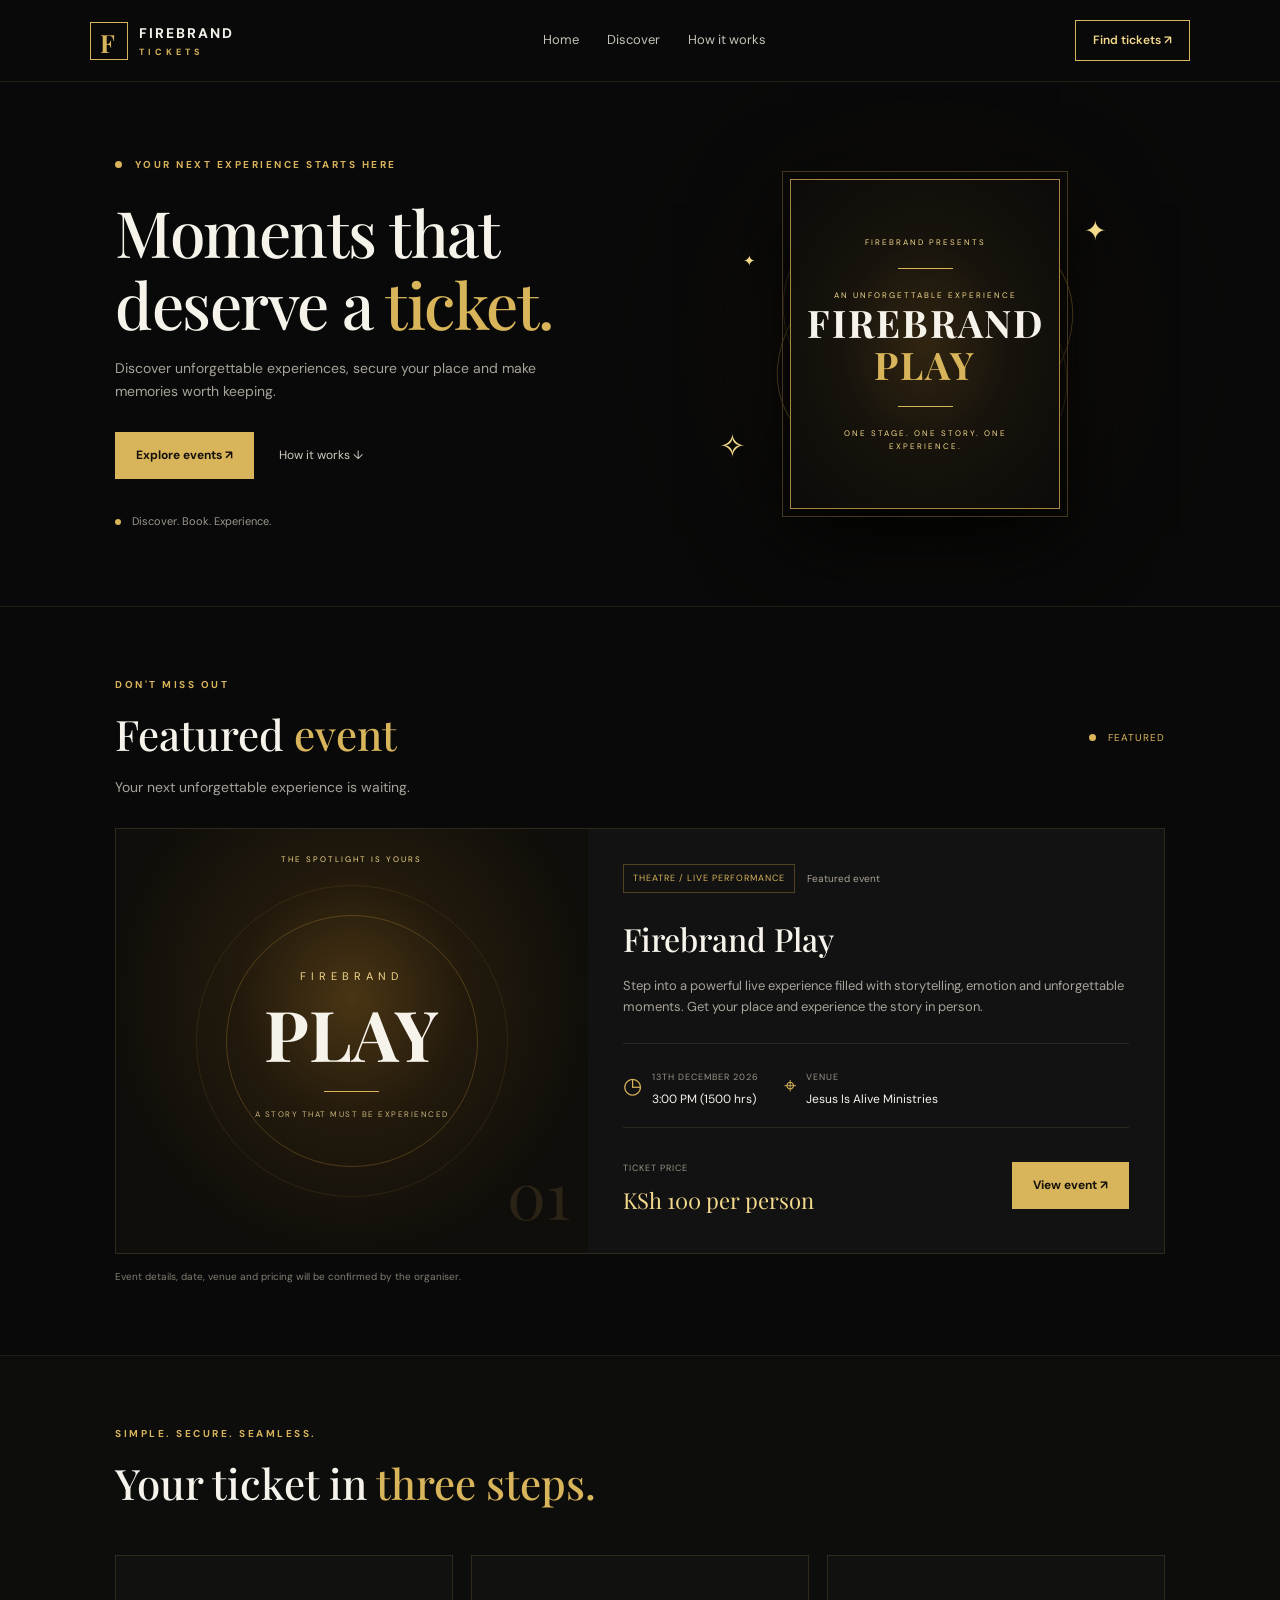
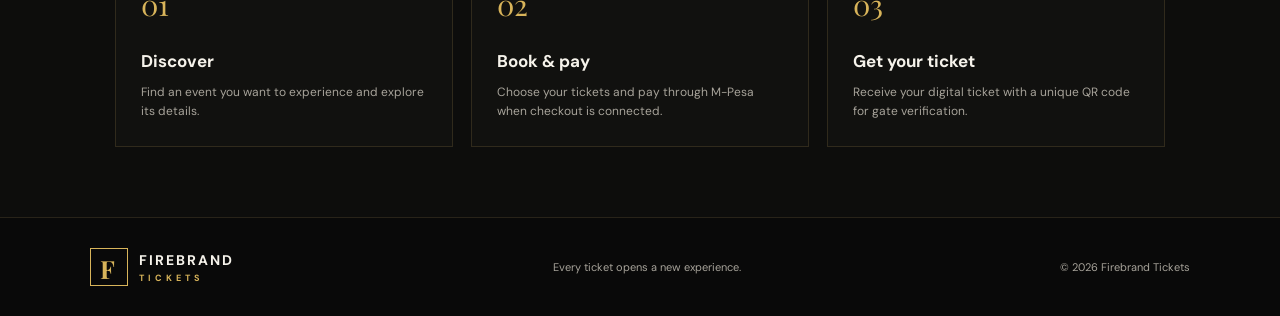
==== Frontend/index.html @ 7013e382 "Rename homepage to lowercase index.html" ====
<!DOCTYPE html>
<html lang="en">
<head>
  <meta charset="UTF-8">
  <meta name="viewport" content="width=device-width, initial-scale=1.0">
  <meta name="description" content="Discover events and book your tickets with Firebrand Tickets.">
  <title>Firebrand Tickets | Experiences Worth Remembering</title>
  <link rel="stylesheet" href="style.css">
  <script src="script.js" defer></script>
</head>
<body>

  <header class="site-header">
    <a class="brand" href="index.html">
      <span class="brand-mark">F</span>
      <span>FIREBRAND <small>TICKETS</small></span>
    </a>

    <nav>
      <a href="#home">Home</a>
      <a href="#featured">Discover</a>
      <a href="#how-it-works">How it works</a>
    </nav>

    <a class="header-button" href="#featured">Find tickets ↗</a>
  </header>

  <main>
    <section class="hero" id="home">
      <div class="hero-content">
        <p class="eyebrow"><span></span> YOUR NEXT EXPERIENCE STARTS HERE</p>

        <h1>Moments that<br>deserve a <span>ticket.</span></h1>

        <p class="hero-description">
          Discover unforgettable experiences, secure your place
          and make memories worth keeping.
        </p>

        <div class="hero-actions">
          <a class="primary-button" href="#featured">Explore events ↗</a>
          <a class="text-button" href="#how-it-works">How it works ↓</a>
        </div>

        <div class="hero-note">
          <span class="gold-dot"></span>
          Discover. Book. Experience.
        </div>
      </div>

      <div class="hero-art" aria-label="Featured Firebrand Play event">
        <div class="art-glow"></div>
        <div class="art-orbit orbit-one"></div>
        <div class="art-orbit orbit-two"></div>

        <div class="hero-poster">
          <p class="poster-top">FIREBRAND PRESENTS</p>
          <div class="poster-line"></div>
          <p class="poster-small">AN UNFORGETTABLE EXPERIENCE</p>
          <h2>FIREBRAND<br><span>PLAY</span></h2>
          <div class="poster-line"></div>
          <p class="poster-bottom">ONE STAGE. ONE STORY. ONE EXPERIENCE.</p>
        </div>

        <span class="floating-star star-one">✦</span>
        <span class="floating-star star-two">✧</span>
        <span class="floating-star star-three">✦</span>
      </div>
    </section>

    <section class="featured-section" id="featured">
      <div class="section-heading">
        <div>
          <p class="eyebrow">DON'T MISS OUT</p>
          <h2>Featured <span>event</span></h2>
          <p class="section-description">
            Your next unforgettable experience is waiting.
          </p>
        </div>
        <span class="live-label"><span></span> FEATURED</span>
      </div>

      <article class="event-card">
        <div class="event-cover">
          <span class="cover-label">THE SPOTLIGHT IS YOURS</span>
          <div class="cover-title">
            <span>FIREBRAND</span>
            <h3>PLAY</h3>
            <span class="cover-rule"></span>
            <p>A STORY THAT MUST BE EXPERIENCED</p>
          </div>
          <span class="cover-number">01</span>
        </div>

        <div class="event-information">
          <div class="event-meta">
            <span class="event-tag">THEATRE / LIVE PERFORMANCE</span>
            <span class="availability">Featured event</span>
          </div>

          <h3>Firebrand Play</h3>

          <p class="event-description">
            Step into a powerful live experience filled with
            storytelling, emotion and unforgettable moments.
            Get your place and experience the story in person.
          </p>

          <div class="event-facts">
            <div>
              <span class="fact-icon">◷</span>
              <div>
                <small>13TH DECEMBER 2026</small>
                <p>3:00 PM (1500 hrs)</p>
              </div>
            </div>
            <div>
              <span class="fact-icon">⌖</span>
              <div>
                <small>VENUE</small>
                <p>Jesus Is Alive Ministries</p>
              </div>
            </div>
          </div>

          <div class="event-card-footer">
            <div>
              <small>TICKET PRICE</small>
              <p class="price">KSh 100 per person</p>
            </div>
            <a class="primary-button" href="event.html">View event ↗</a>
          </div>
        </div>
      </article>

      <p class="demo-disclaimer">
        Event details, date, venue and pricing will be confirmed by the organiser.
      </p>
    </section>

    <section class="how-section" id="how-it-works">
      <div class="section-heading">
        <div>
          <p class="eyebrow">SIMPLE. SECURE. SEAMLESS.</p>
          <h2>Your ticket in <span>three steps.</span></h2>
        </div>
      </div>

      <div class="steps-grid">
        <article class="step-card">
          <span class="step-number">01</span>
          <h3>Discover</h3>
          <p>Find an event you want to experience and explore its details.</p>
        </article>

        <article class="step-card">
          <span class="step-number">02</span>
          <h3>Book & pay</h3>
          <p>Choose your tickets and pay through M-Pesa when checkout is connected.</p>
        </article>

        <article class="step-card">
          <span class="step-number">03</span>
          <h3>Get your ticket</h3>
          <p>Receive your digital ticket with a unique QR code for gate verification.</p>
        </article>
      </div>
    </section>
  </main>

  <footer class="site-footer">
    <a class="brand" href="#home">
      <span class="brand-mark">F</span>
      <span>FIREBRAND <small>TICKETS</small></span>
    </a>
    <p>Every ticket opens a new experience.</p>
    <span>© 2026 Firebrand Tickets</span>
  </footer>

</body>
</html>
---- Frontend/style.css ----
@import url('https://fonts.googleapis.com/css2?family=DM+Sans:wght@400;500;600;700&family=Playfair+Display:wght@500;600;700&display=swap');

:root {
  --background: #090909;
  --surface: #121212;
  --surface-light: #1a1916;
  --gold: #d8b45a;
  --gold-light: #f3d98b;
  --text: #f6f3eb;
  --muted: #a7a39a;
  --border: #302a1c;
}

* {
  box-sizing: border-box;
  margin: 0;
  padding: 0;
}

html {
  scroll-behavior: smooth;
}

body {
  background: var(--background);
  color: var(--text);
  font-family: 'DM Sans', Arial, sans-serif;
  line-height: 1.6;
}

a {
  color: inherit;
  text-decoration: none;
}

.site-header {
  min-height: 82px;
  padding: 18px 7%;
  display: flex;
  align-items: center;
  justify-content: space-between;
  gap: 24px;
  border-bottom: 1px solid #242018;
}

.brand {
  display: inline-flex;
  align-items: center;
  gap: 11px;
  font-size: 14px;
  font-weight: 700;
  letter-spacing: 2px;
}

.brand-mark {
  display: grid;
  place-items: center;
  width: 38px;
  height: 38px;
  border: 1px solid var(--gold);
  color: var(--gold);
  font-family: 'Playfair Display', Georgia, serif;
  font-size: 25px;
}

.brand small {
  display: block;
  color: var(--gold);
  font-size: 9px;
  letter-spacing: 4px;
}

.site-header nav {
  display: flex;
  gap: 28px;
  color: #c5c1b8;
  font-size: 13px;
}

.site-header nav a:hover,
.text-button:hover {
  color: var(--gold-light);
}

.header-button {
  border: 1px solid var(--gold);
  padding: 10px 17px;
  color: var(--gold-light);
  font-size: 12px;
  font-weight: 600;
}

.hero {
  min-height: 520px;
  padding: 75px 9%;
  display: grid;
  grid-template-columns: 1.05fr 0.95fr;
  align-items: center;
  gap: 40px;
  overflow: hidden;
}

.eyebrow {
  color: var(--gold);
  font-size: 10px;
  font-weight: 700;
  letter-spacing: 2.5px;
}

.hero .eyebrow span,
.live-label span {
  display: inline-block;
  width: 7px;
  height: 7px;
  margin-right: 8px;
  border-radius: 50%;
  background: var(--gold);
}

.hero h1 {
  margin: 23px 0 18px;
  font-family: 'Playfair Display', Georgia, serif;
  font-size: clamp(42px, 5vw, 68px);
  font-weight: 500;
  line-height: 1.12;
  letter-spacing: -1.5px;
}

.hero h1 span,
.section-heading h2 span {
  color: var(--gold);
}

.hero-description,
.section-description {
  max-width: 430px;
  color: var(--muted);
  font-size: 14px;
}

.hero-actions {
  display: flex;
  align-items: center;
  flex-wrap: wrap;
  gap: 25px;
  margin-top: 30px;
}

.primary-button {
  display: inline-flex;
  align-items: center;
  justify-content: center;
  padding: 13px 20px;
  border: 1px solid var(--gold);
  background: var(--gold);
  color: #15110a;
  font-size: 12px;
  font-weight: 700;
  transition: background 0.2s, transform 0.2s;
}

.primary-button:hover {
  background: var(--gold-light);
  transform: translateY(-2px);
}

.text-button {
  color: #d1ccc0;
  font-size: 12px;
}

.hero-note {
  margin-top: 34px;
  color: #9c978c;
  font-size: 11px;
}

.gold-dot {
  display: inline-block;
  width: 6px;
  height: 6px;
  margin-right: 8px;
  border-radius: 50%;
  background: var(--gold);
}

.hero-art {
  position: relative;
  min-height: 365px;
  display: grid;
  place-items: center;
}

.art-glow {
  position: absolute;
  width: 260px;
  height: 260px;
  border-radius: 50%;
  background: #6d5015;
  filter: blur(100px);
  opacity: 0.2;
}

.art-orbit {
  position: absolute;
  width: 310px;
  height: 310px;
  border: 1px solid #6b5424;
  border-radius: 50%;
  transform: rotate(-25deg) scaleY(0.72);
}

.orbit-two {
  transform: rotate(35deg) scaleY(0.72);
  border-color: #45391e;
}

.hero-poster {
  position: relative;
  z-index: 1;
  width: min(270px, 80%);
  min-height: 330px;
  padding: 27px 20px;
  display: flex;
  flex-direction: column;
  align-items: center;
  justify-content: center;
  text-align: center;
  border: 1px solid #a7873f;
  outline: 1px solid #44371e;
  outline-offset: 7px;
  background:
    radial-gradient(ellipse at center, #312511 0%, #17130c 45%, #0c0b09 100%);
  box-shadow: 0 25px 80px #000;
}

.poster-top,
.poster-small,
.poster-bottom {
  color: var(--gold-light);
  font-size: 8px;
  letter-spacing: 2px;
}

.poster-line {
  width: 55px;
  height: 1px;
  margin: 20px 0;
  background: var(--gold);
}

.hero-poster h2 {
  font-family: 'Playfair Display', Georgia, serif;
  font-size: 38px;
  line-height: 1.1;
  letter-spacing: 2px;
}

.hero-poster h2 span {
  color: var(--gold);
}

.floating-star {
  position: absolute;
  z-index: 2;
  color: var(--gold-light);
}

.star-one {
  top: 13%;
  right: 12%;
  font-size: 27px;
}

.star-two {
  bottom: 15%;
  left: 7%;
  font-size: 32px;
}

.star-three {
  top: 24%;
  left: 12%;
  font-size: 15px;
}

.featured-section,
.how-section {
  padding: 70px 9%;
  border-top: 1px solid #211d15;
}

.section-heading {
  display: flex;
  align-items: center;
  justify-content: space-between;
  gap: 20px;
  margin-bottom: 30px;
}

.section-heading h2 {
  margin: 8px 0;
  font-family: 'Playfair Display', Georgia, serif;
  font-size: clamp(29px, 4vw, 42px);
  font-weight: 500;
}

.live-label {
  color: var(--gold);
  font-size: 10px;
  letter-spacing: 1px;
}

.event-card {
  display: grid;
  grid-template-columns: 0.9fr 1.1fr;
  overflow: hidden;
  border: 1px solid var(--border);
  background: var(--surface);
}

.event-cover {
  position: relative;
  min-height: 370px;
  padding: 25px;
  display: flex;
  flex-direction: column;
  align-items: center;
  justify-content: center;
  overflow: hidden;
  text-align: center;
  background:
    radial-gradient(ellipse at 50% 40%, #4a3514 0%, #21190c 35%, #100e0a 72%);
}

.event-cover::before,
.event-cover::after {
  position: absolute;
  content: "";
  width: 250px;
  height: 250px;
  border: 1px solid #8c6b2c;
  border-radius: 50%;
  opacity: 0.45;
}

.event-cover::after {
  width: 310px;
  height: 310px;
  opacity: 0.2;
}

.cover-label {
  position: absolute;
  top: 24px;
  color: var(--gold-light);
  font-size: 8px;
  letter-spacing: 2px;
}

.cover-title {
  position: relative;
  z-index: 1;
}

.cover-title > span {
  color: var(--gold-light);
  font-size: 11px;
  letter-spacing: 5px;
}

.cover-title h3 {
  margin: 4px 0;
  font-family: 'Playfair Display', Georgia, serif;
  font-size: clamp(48px, 6vw, 70px);
  line-height: 1.2;
}

.cover-rule {
  display: block;
  width: 55px;
  height: 1px;
  margin: 16px auto;
  background: var(--gold);
}

.cover-title p {
  color: #c9b57f;
  font-size: 8px;
  letter-spacing: 1.5px;
}

.cover-number {
  position: absolute;
  right: 18px;
  bottom: 8px;
  color: #c3a05b;
  font-family: 'Playfair Display', Georgia, serif;
  font-size: 65px;
  opacity: 0.15;
}

.event-information {
  padding: 35px;
}

.event-meta {
  display: flex;
  align-items: center;
  flex-wrap: wrap;
  gap: 12px;
}

.event-tag {
  padding: 6px 9px;
  border: 1px solid #514122;
  color: var(--gold);
  font-size: 9px;
  letter-spacing: 1px;
}

.availability {
  color: #aaa397;
  font-size: 10px;
}

.event-information > h3 {
  margin-top: 20px;
  font-family: 'Playfair Display', Georgia, serif;
  font-size: 32px;
  font-weight: 500;
}

.event-description {
  margin-top: 12px;
  color: var(--muted);
  font-size: 13px;
}

.event-facts {
  display: flex;
  flex-wrap: wrap;
  gap: 25px;
  margin: 25px 0;
  padding: 18px 0;
  border-top: 1px solid #2a261e;
  border-bottom: 1px solid #2a261e;
}

.event-facts > div {
  display: flex;
  align-items: center;
  gap: 10px;
}

.fact-icon {
  color: var(--gold);
  font-size: 22px;
}

.event-facts small,
.event-card-footer small {
  color: #999387;
  font-size: 9px;
  letter-spacing: 1px;
}

.event-facts p {
  margin-top: 3px;
  font-size: 12px;
}

.event-card-footer {
  display: flex;
  align-items: center;
  justify-content: space-between;
  flex-wrap: wrap;
  gap: 15px;
}

.price {
  margin-top: 4px;
  color: var(--gold-light);
  font-family: 'Playfair Display', Georgia, serif;
  font-size: 22px;
}

.demo-disclaimer {
  margin-top: 15px;
  color: #827d72;
  font-size: 10px;
}

.how-section {
  background: #0d0d0c;
}

.steps-grid {
  display: grid;
  grid-template-columns: repeat(3, 1fr);
  gap: 18px;
  margin-top: 28px;
}

.step-card {
  padding: 25px;
  border: 1px solid #302a1c;
  background: #11110f;
}

.step-number {
  color: var(--gold);
  font-family: 'Playfair Display', Georgia, serif;
  font-size: 29px;
}

.step-card h3 {
  margin-top: 20px;
  font-size: 17px;
}

.step-card p {
  margin-top: 8px;
  color: var(--muted);
  font-size: 12px;
}

.site-footer {
  padding: 30px 7%;
  display: flex;
  align-items: center;
  justify-content: space-between;
  flex-wrap: wrap;
  gap: 20px;
  border-top: 1px solid #282319;
}

.site-footer > p,
.site-footer > span {
  color: var(--muted);
  font-size: 11px;
}

@media (max-width: 760px) {
  .site-header {
    padding: 17px 5%;
    flex-wrap: wrap;
  }

  .site-header nav {
    order: 3;
    width: 100%;
    justify-content: center;
    gap: 20px;
  }

  .header-button {
    padding: 9px 11px;
  }

  .hero {
    padding: 55px 6%;
    grid-template-columns: 1fr;
    gap: 15px;
  }

  .hero-art {
    min-height: 340px;
  }

  .featured-section,
  .how-section {
    padding: 50px 6%;
  }

  .event-card {
    grid-template-columns: 1fr;
  }

  .event-cover {
    min-height: 330px;
  }

  .event-information {
    padding: 25px;
  }

  .steps-grid {
    grid-template-columns: 1fr;
  }

  .site-footer {
    justify-content: center;
    text-align: center;
  }
}

@media (max-width: 400px) {
  .site-header nav {
    gap: 12px;
    font-size: 11px;
  }

  .brand {
    font-size: 12px;
  }

  .event-card-footer {
    align-items: flex-start;
  }
}
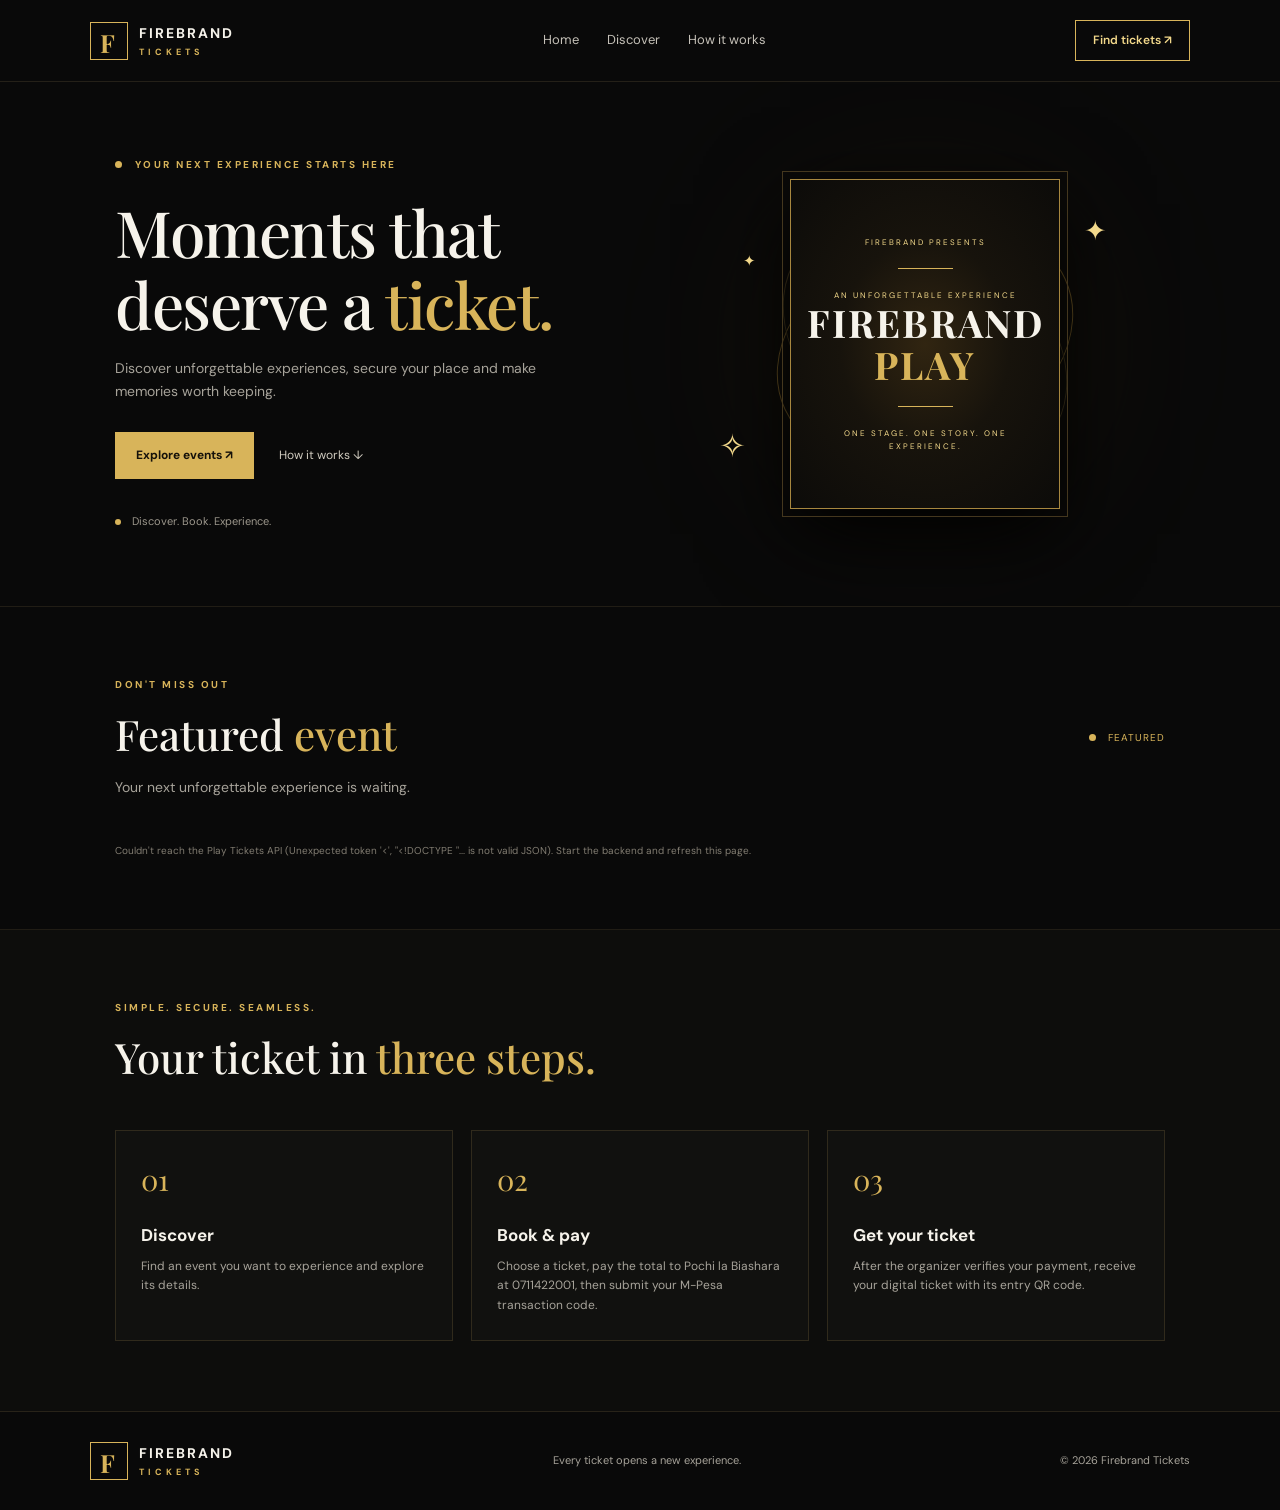
==== commit 9c531a73: "Add durable order tracking and PDF tickets Co-authored-by: Copilot <223556219+Copilot@users.noreply." ====
--- a/Frontend/index.html
+++ b/Frontend/index.html
@@ -157,13 +157,13 @@
         <article class="step-card">
           <span class="step-number">02</span>
           <h3>Book & pay</h3>
-          <p>Choose your tickets and pay through M-Pesa when checkout is connected.</p>
+          <p>Choose a ticket, pay the total to Pochi la Biashara at 0711422001, then submit your M-Pesa transaction code.</p>
         </article>
 
         <article class="step-card">
           <span class="step-number">03</span>
           <h3>Get your ticket</h3>
-          <p>Receive your digital ticket with a unique QR code for gate verification.</p>
+          <p>After the organizer verifies your payment, receive your digital ticket with its entry QR code.</p>
         </article>
       </div>
     </section>
--- a/Frontend/style.css
+++ b/Frontend/style.css
@@ -320,6 +320,11 @@
   background: var(--surface);
 }
 
+.event-list {
+  display: grid;
+  gap: 28px;
+}
+
 .event-cover {
   position: relative;
   min-height: 370px;
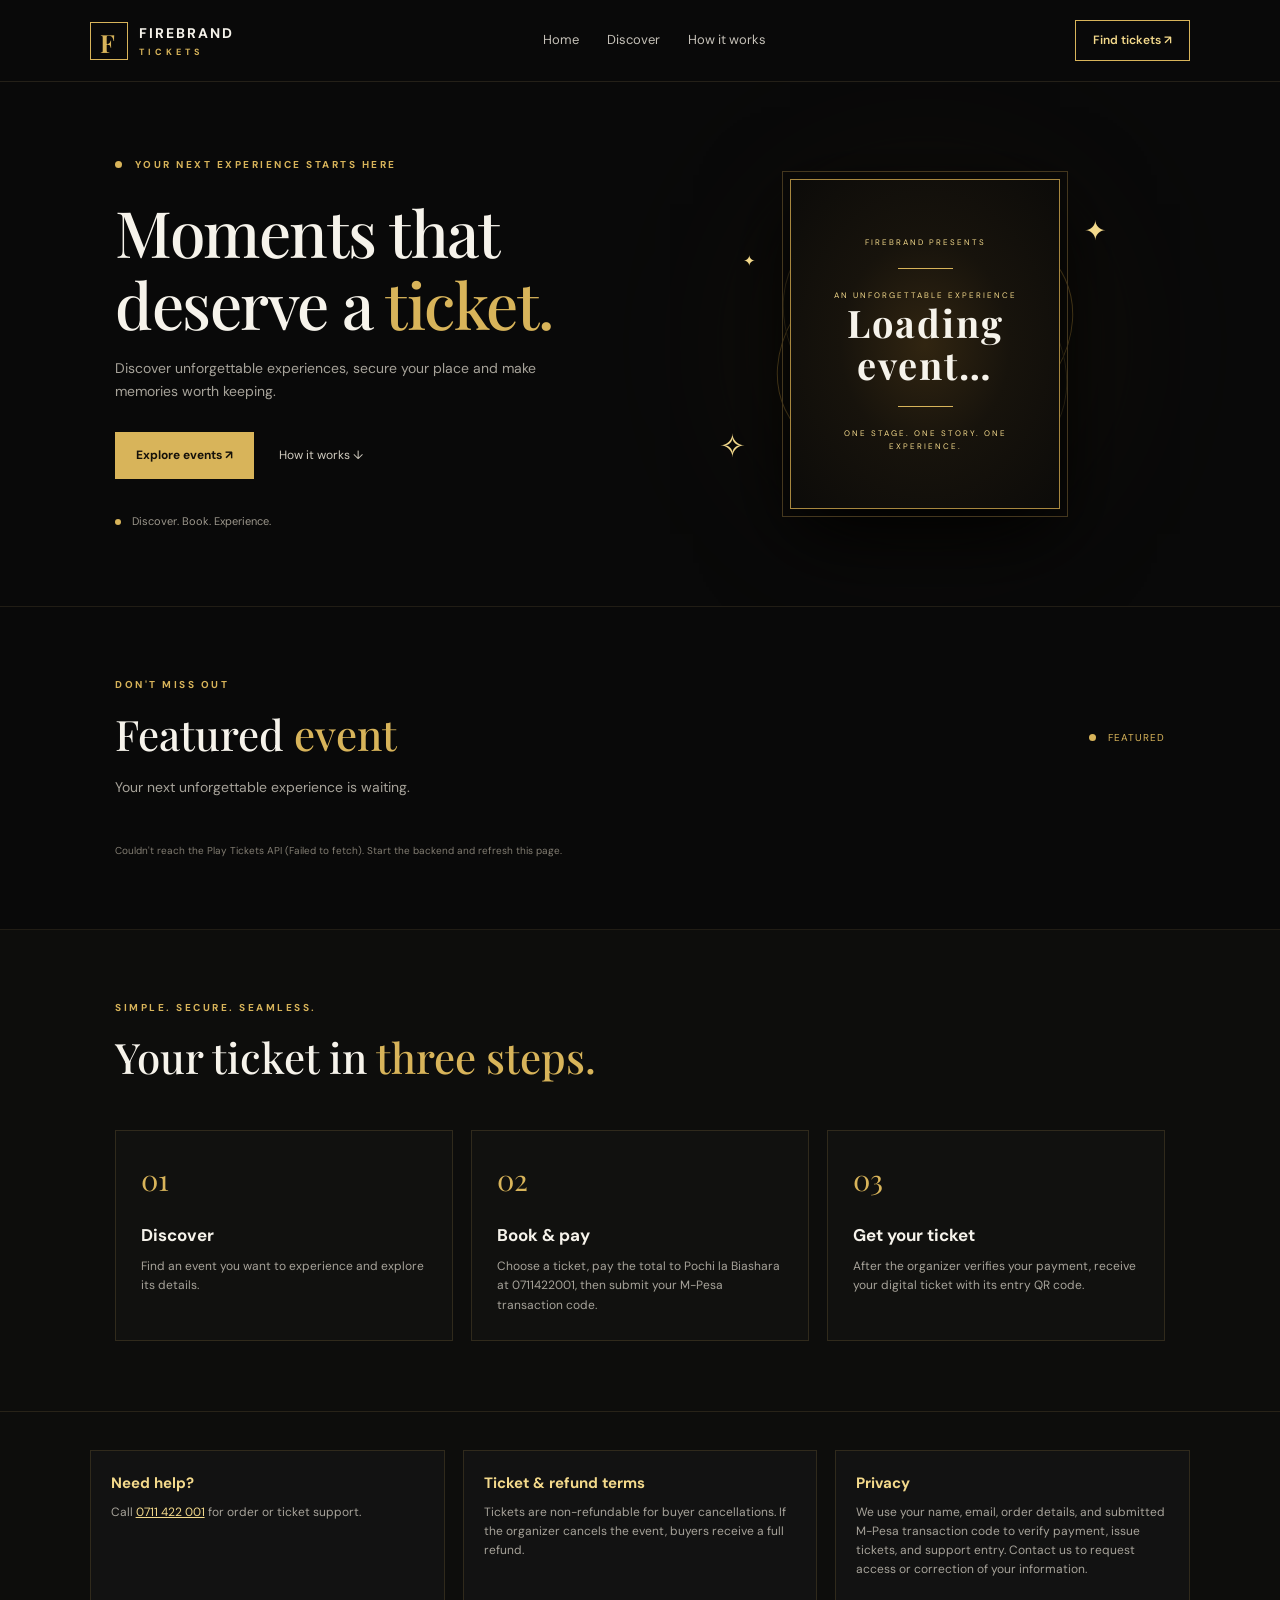
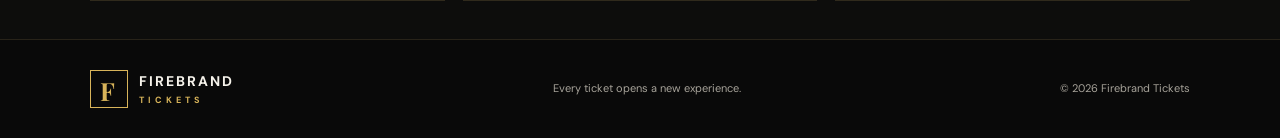
==== commit 71b74697: "Harden ticket checkout and buyer trust Co-authored-by: Copilot <223556219+Copilot@users.noreply.gith" ====
--- a/Frontend/index.html
+++ b/Frontend/index.html
@@ -4,8 +4,21 @@
 <head>
   <meta charset="UTF-8">
   <meta name="viewport" content="width=device-width, initial-scale=1.0">
-  <meta name="description" content="Discover events and book your tickets with Firebrand Tickets.">
+  <meta name="description" content="Book tickets for Firebrand Nation events with secure M-Pesa payments and organizer-verified entry tickets.">
+  <meta property="og:type" content="website">
+  <meta property="og:title" content="Firebrand Tickets | Experiences Worth Remembering">
+  <meta property="og:description" content="Book tickets for Firebrand Nation events with secure M-Pesa payments and organizer-verified entry tickets.">
+  <meta property="og:url" content="https://play-tickets-1.onrender.com/">
+  <meta property="og:image" content="https://play-tickets-1.onrender.com/assets/behind-the-sins.png">
+  <meta name="twitter:card" content="summary_large_image">
   <title>Firebrand Tickets | Experiences Worth Remembering</title>
+  <link rel="icon" type="image/svg+xml" href="favicon.svg">
+  <script>
+    if (window.location.protocol !== "file:" &&
+        !["localhost", "127.0.0.1"].includes(window.location.hostname)) {
+      window.PLAY_TICKETS_API_BASE = "https://play-tickets.onrender.com";
+    }
+  </script>
   <link rel="stylesheet" href="style.css">
   <script src="script.js" defer></script>
 </head>
@@ -23,7 +36,7 @@
       <a href="#how-it-works">How it works</a>
     </nav>
 
-    <a class="header-button" href="#featured">Find tickets ↗</a>
+    <a class="header-button" id="header-find-tickets" href="#featured">Find tickets ↗</a>
   </header>
 
   <main>
@@ -49,7 +62,7 @@
         </div>
       </div>
 
-      <div class="hero-art" aria-label="Featured Firebrand Play event">
+      <div class="hero-art" aria-label="Featured Firebrand event">
         <div class="art-glow"></div>
         <div class="art-orbit orbit-one"></div>
         <div class="art-orbit orbit-two"></div>
@@ -58,7 +71,7 @@
           <p class="poster-top">FIREBRAND PRESENTS</p>
           <div class="poster-line"></div>
           <p class="poster-small">AN UNFORGETTABLE EXPERIENCE</p>
-          <h2>FIREBRAND<br><span>PLAY</span></h2>
+          <h2 id="home-poster-title">Loading event…</h2>
           <div class="poster-line"></div>
           <p class="poster-bottom">ONE STAGE. ONE STORY. ONE EXPERIENCE.</p>
         </div>
@@ -99,35 +112,33 @@
             <span class="availability">Featured event</span>
           </div>
 
-          <h3>Firebrand Play</h3>
+          <h3>Loading event details…</h3>
 
           <p class="event-description">
-            Step into a powerful live experience filled with
-            storytelling, emotion and unforgettable moments.
-            Get your place and experience the story in person.
+            Event details and ticket availability will load from the ticket service.
           </p>
 
           <div class="event-facts">
             <div>
               <span class="fact-icon">◷</span>
               <div>
-                <small>13TH DECEMBER 2026</small>
-                <p>3:00 PM (1500 hrs)</p>
+                <small>DATE AND TIME</small>
+                <p>Loading…</p>
               </div>
             </div>
             <div>
               <span class="fact-icon">⌖</span>
               <div>
                 <small>VENUE</small>
-                <p>Jesus Is Alive Ministries</p>
+                <p>Loading…</p>
               </div>
             </div>
           </div>
 
           <div class="event-card-footer">
             <div>
-              <small>TICKET PRICE</small>
-              <p class="price">KSh 100 per person</p>
+              <small>LIVE TICKET OPTIONS</small>
+              <p>Loading current prices and availability…</p>
             </div>
             <a class="primary-button" href="event.html">View event ↗</a>
           </div>
@@ -135,7 +146,7 @@
       </article>
 
       <p class="demo-disclaimer">
-        Event details, date, venue and pricing will be confirmed by the organiser.
+        Live prices, availability, and ticket limits are provided by the checkout service.
       </p>
     </section>
 
@@ -168,6 +179,23 @@
       </div>
     </section>
   </main>
+
+  <section class="trust-section" aria-label="Buyer support and policies">
+    <div class="trust-grid">
+      <article class="trust-card">
+        <h2>Need help?</h2>
+        <p>Call <a href="tel:+254711422001">0711 422 001</a> for order or ticket support.</p>
+      </article>
+      <article class="trust-card">
+        <h2>Ticket &amp; refund terms</h2>
+        <p>Tickets are non-refundable for buyer cancellations. If the organizer cancels the event, buyers receive a full refund.</p>
+      </article>
+      <article class="trust-card">
+        <h2>Privacy</h2>
+        <p>We use your name, email, order details, and submitted M-Pesa transaction code to verify payment, issue tickets, and support entry. Contact us to request access or correction of your information.</p>
+      </article>
+    </div>
+  </section>
 
   <footer class="site-footer">
     <a class="brand" href="#home">
--- a/Frontend/style.css
+++ b/Frontend/style.css
@@ -547,6 +547,42 @@
   font-size: 11px;
 }
 
+.trust-section {
+  padding: 38px 7%;
+  border-top: 1px solid #282319;
+  background: #0d0d0c;
+}
+
+.trust-grid {
+  display: grid;
+  grid-template-columns: repeat(3, minmax(0, 1fr));
+  gap: 18px;
+  max-width: 1200px;
+  margin: 0 auto;
+}
+
+.trust-card {
+  padding: 20px;
+  border: 1px solid var(--border);
+  background: var(--surface);
+}
+
+.trust-card h2 {
+  color: var(--gold-light);
+  font-size: 15px;
+}
+
+.trust-card p {
+  margin-top: 8px;
+  color: var(--muted);
+  font-size: 12px;
+}
+
+.trust-card a {
+  color: var(--gold-light);
+  text-decoration: underline;
+}
+
 @media (max-width: 760px) {
   .site-header {
     padding: 17px 5%;
@@ -599,6 +635,10 @@
     justify-content: center;
     text-align: center;
   }
+
+  .trust-grid {
+    grid-template-columns: 1fr;
+  }
 }
 
 @media (max-width: 400px) {
